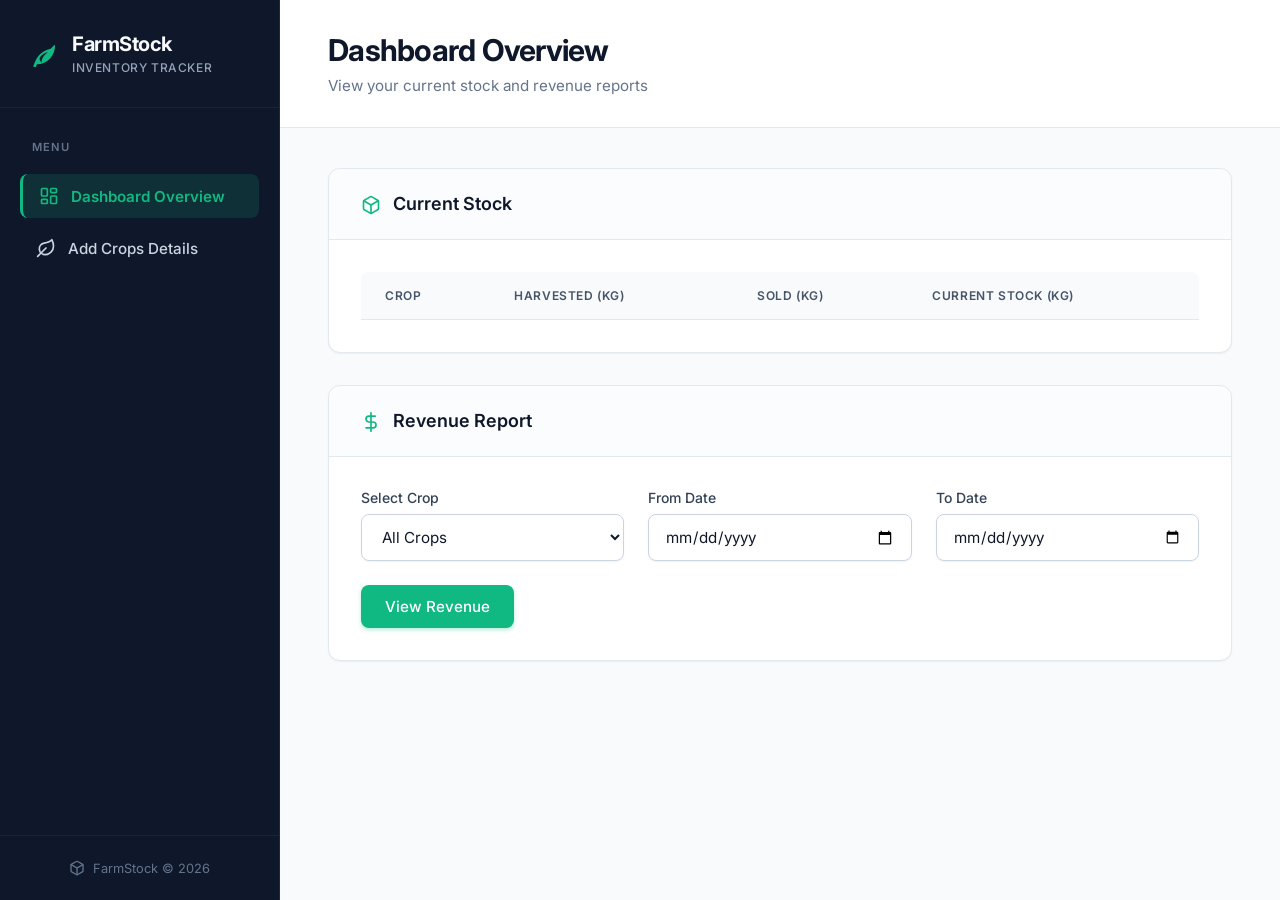
==== src/main/resources/static/index.html @ a1683546 "Complete FarmStock Web Application UI and Backend" ====
<!DOCTYPE html>
<html lang="en">
<head>
    <title>Farm Stock</title>
    <link rel="stylesheet" href="style.css">
</head>
<body>

<div class="layout">

    <!-- LEFT SIDEBAR -->
    <aside class="sidebar">
        <div class="sidebar-logo">
            <svg width="32" height="32" viewBox="0 0 24 24" fill="#10b981" stroke="none">
                <path d="M17,8C8,10 5.9,16.17 3.82,21.34L5.71,22l1-2.3A13.89,13.89 0 0,0 20.3,5.13C20.3,5.13 18.66,6.31 17,8M15,10.66C12,12.55 10,15.7 10,18.84l-1.39-3.23C9.37,13.25 11.66,11.23 15,10.66Z"/>
            </svg>
            <div>
                <h2>FarmStock</h2>
                <p>Inventory Tracker</p>
            </div>
        </div>

        <nav class="sidebar-nav">
            <p class="nav-label">MENU</p>
            <a href="index.html" class="nav-link active">
                <svg width="20" height="20" viewBox="0 0 24 24" fill="none" stroke="currentColor" stroke-width="2" stroke-linecap="round" stroke-linejoin="round" class="nav-icon"><rect x="3" y="3" width="7" height="9" rx="1"></rect><rect x="14" y="3" width="7" height="5" rx="1"></rect><rect x="14" y="12" width="7" height="9" rx="1"></rect><rect x="3" y="16" width="7" height="5" rx="1"></rect></svg>
                Dashboard Overview
            </a>
            <a href="add_crops.html" class="nav-link">
                <svg width="20" height="20" viewBox="0 0 24 24" fill="none" stroke="currentColor" stroke-width="2" stroke-linecap="round" stroke-linejoin="round" class="nav-icon"><path d="M11 20A7 7 0 0 1 9.8 6.1C15.5 5 17 4.48 19 2c1 2 2 4.18 2 8 0 5.5-4.78 10-10 10Z"></path><path d="M2 22l10-10"></path></svg>
                Add Crops Details
            </a>
        </nav>

        <div class="sidebar-footer">
            <p>
                <svg width="16" height="16" viewBox="0 0 24 24" fill="none" stroke="currentColor" stroke-width="2" stroke-linecap="round" stroke-linejoin="round" style="vertical-align: text-bottom; margin-right: 4px;"><path d="M21 16V8a2 2 0 0 0-1-1.73l-7-4a2 2 0 0 0-2 0l-7 4A2 2 0 0 0 3 8v8a2 2 0 0 0 1 1.73l7 4a2 2 0 0 0 2 0l7-4A2 2 0 0 0 21 16z"></path><polyline points="3.27 6.96 12 12.01 20.73 6.96"></polyline><line x1="12" y1="22.08" x2="12" y2="12"></line></svg>
                FarmStock &copy; 2026
            </p>
        </div>
    </aside>

    <!-- MAIN CONTENT -->
    <main class="main-content">

        <div class="page-header">
            <div>
                <h1 class="page-title">Dashboard Overview</h1>
                <p class="page-subtitle">View your current stock and revenue reports</p>
            </div>
        </div>

        <div class="content-area">

            <!-- Current Stock -->
            <div class="card">
                <div class="card-header">
                    <h2 class="card-title"><svg width="20" height="20" viewBox="0 0 24 24" fill="none" stroke="currentColor" stroke-width="2" stroke-linecap="round" stroke-linejoin="round" style="vertical-align: middle; margin-right: 8px; color: #10b981;"><path d="M21 16V8a2 2 0 0 0-1-1.73l-7-4a2 2 0 0 0-2 0l-7 4A2 2 0 0 0 3 8v8a2 2 0 0 0 1 1.73l7 4a2 2 0 0 0 2 0l7-4A2 2 0 0 0 21 16z"></path><polyline points="3.27 6.96 12 12.01 20.73 6.96"></polyline><line x1="12" y1="22.08" x2="12" y2="12"></line></svg> Current Stock</h2>
                </div>
                <div class="card-body">
                    <table id="stockTable">
                        <thead>
                            <tr>
                                <th>Crop</th>
                                <th>Harvested (kg)</th>
                                <th>Sold (kg)</th>
                                <th>Current Stock (kg)</th>
                            </tr>
                        </thead>
                        <tbody>
                            <!-- Loaded by JS -->
                        </tbody>
                    </table>
                </div>
            </div>

            <!-- Revenue Report -->
            <div class="card">
                <div class="card-header">
                    <h2 class="card-title"><svg width="20" height="20" viewBox="0 0 24 24" fill="none" stroke="currentColor" stroke-width="2" stroke-linecap="round" stroke-linejoin="round" style="vertical-align: middle; margin-right: 8px; color: #10b981;"><line x1="12" y1="1" x2="12" y2="23"></line><path d="M17 5H9.5a3.5 3.5 0 0 0 0 7h5a3.5 3.5 0 0 1 0 7H6"></path></svg> Revenue Report</h2>
                </div>
                <div class="card-body">
                    <form id="revenueForm" class="simple-form">
                        <div class="form-row">
                            <div class="form-group">
                                <label>Select Crop</label>
                                <select id="revCropSelect">
                                    <option value="all">All Crops</option>
                                </select>
                            </div>
                            <div class="form-group">
                                <label>From Date</label>
                                <input type="date" id="revFromDate" required>
                            </div>
                            <div class="form-group">
                                <label>To Date</label>
                                <input type="date" id="revToDate" required>
                            </div>
                        </div>
                        <button type="submit">View Revenue</button>
                    </form>

                    <div id="revenueResult" style="display:none;">
                        <div class="revenue-total-box">
                            <span>Total Revenue</span>
                            <strong id="totalRevAmount">₹0</strong>
                        </div>
                        <table id="revenueTable">
                            <thead>
                                <tr>
                                    <th>Crop</th>
                                    <th>Revenue (₹)</th>
                                </tr>
                            </thead>
                            <tbody></tbody>
                        </table>
                    </div>
                </div>
            </div>

        </div>
    </main>
</div>

<script src="app.js"></script>
</body>
</html>
---- src/main/resources/static/style.css ----
@import url('https://fonts.googleapis.com/css2?family=Inter:wght@300;400;500;600;700;800&display=swap');

:root {
    /* Color Palette - Premium SaaS look */
    --bg-main: #f8fafc;
    --sidebar-bg: #0f172a;
    --sidebar-hover: #1e293b;
    --primary: #10b981;
    --primary-hover: #059669;
    --primary-light: #d1fae5;
    --text-main: #0f172a;
    --text-muted: #64748b;
    --text-light: #f8fafc;
    --card-bg: #ffffff;
    --border-color: #e2e8f0;

    /* Shadows */
    --shadow-sm: 0 1px 2px 0 rgb(0 0 0 / 0.05);
    --shadow-md: 0 4px 6px -1px rgb(0 0 0 / 0.1),
        0 2px 4px -2px rgb(0 0 0 / 0.1);
    --shadow-lg: 0 10px 15px -3px rgb(0 0 0 / 0.1),
        0 4px 6px -4px rgb(0 0 0 / 0.1);
}

/* Reset */
*,
*::before,
*::after {
    box-sizing: border-box;
    margin: 0;
    padding: 0;
}

/* Body */
body {
    font-family: 'Inter', sans-serif;
    background-color: var(--bg-main);
    color: var(--text-main);
    -webkit-font-smoothing: antialiased;
    min-height: 100vh;
}

/* ===================================
   LAYOUT
=================================== */

.layout {
    display: flex;
    min-height: 100vh;
}

/* ===================================
   SIDEBAR
=================================== */

.sidebar {
    width: 280px;
    min-width: 280px;
    background-color: var(--sidebar-bg);
    color: var(--text-light);
    display: flex;
    flex-direction: column;
    position: sticky;
    top: 0;
    height: 100vh;
    border-right: 1px solid #1e293b;
    z-index: 10;
}

.sidebar-logo {
    display: flex;
    align-items: center;
    gap: 12px;
    padding: 32px 28px;
    border-bottom: 1px solid rgba(255, 255, 255, 0.05);
}

.logo-icon {
    font-size: 2rem;
    background: linear-gradient(135deg, #10b981, #34d399);
    -webkit-background-clip: text;
    -webkit-text-fill-color: transparent;
}

.sidebar-logo h2 {
    font-size: 1.25rem;
    font-weight: 700;
    color: var(--text-light);
    letter-spacing: -0.025em;
    margin: 0;
    border: none;
    padding: 0;
}

.sidebar-logo p {
    font-size: 0.75rem;
    color: #94a3b8;
    margin-top: 4px;
    font-weight: 500;
    text-transform: uppercase;
    letter-spacing: 0.05em;
}

/* Sidebar Navigation */

.sidebar-nav {
    flex: 1;
    padding: 32px 20px;
    display: flex;
    flex-direction: column;
    gap: 8px;
}

.nav-label {
    font-size: 0.7rem;
    font-weight: 600;
    color: #64748b;
    text-transform: uppercase;
    letter-spacing: 0.1em;
    padding: 0 12px;
    margin-bottom: 12px;
}

.nav-link {
    display: flex;
    align-items: center;
    gap: 12px;
    padding: 12px 16px;
    border-radius: 8px;
    text-decoration: none;
    color: #cbd5e1;
    font-weight: 500;
    font-size: 0.95rem;
    transition: all 0.2s ease;
}

.nav-link:hover {
    background-color: var(--sidebar-hover);
    color: var(--text-light);
}

.nav-link.active {
    background-color: rgba(16, 185, 129, 0.15);
    color: var(--primary);
    font-weight: 600;
    border-left: 3px solid var(--primary);
}

/* Sidebar Footer */

.sidebar-footer {
    padding: 24px;
    border-top: 1px solid rgba(255, 255, 255, 0.05);
    font-size: 0.8rem;
    color: #64748b;
    text-align: center;
}

/* ===================================
   MAIN CONTENT
=================================== */

.main-content {
    flex: 1;
    display: flex;
    flex-direction: column;
    min-width: 0;
}

.page-header {
    background: var(--card-bg);
    padding: 32px 48px;
    border-bottom: 1px solid var(--border-color);
}

.page-title {
    font-size: 1.875rem;
    font-weight: 700;
    color: var(--text-main);
    letter-spacing: -0.025em;
    margin-bottom: 8px;
}

.page-subtitle {
    font-size: 0.95rem;
    color: var(--text-muted);
}

.content-area {
    padding: 40px 48px;
    display: flex;
    flex-direction: column;
    gap: 32px;
    max-width: 1200px;
    width: 100%;
}

/* ===================================
   CARDS
=================================== */

.card {
    background: var(--card-bg);
    border-radius: 12px;
    box-shadow: var(--shadow-sm);
    border: 1px solid var(--border-color);
    transition: box-shadow 0.3s ease, transform 0.3s ease;
    overflow: hidden;
}

.card:hover {
    box-shadow: var(--shadow-md);
}

.card-header {
    padding: 24px 32px;
    border-bottom: 1px solid var(--border-color);
    display: flex;
    align-items: center;
    background-color: rgba(248, 250, 252, 0.5);
    border-radius: 12px 12px 0 0;
}

.card-title {
    font-size: 1.125rem;
    font-weight: 600;
    color: var(--text-main);
    margin: 0;
    border: none;
    padding: 0;
}

.card-body {
    padding: 32px;
}

/* ===================================
   TABLES
=================================== */

table {
    width: 100%;
    border-collapse: separate;
    border-spacing: 0;
}

th {
    background-color: #f8fafc;
    color: #475569;
    font-weight: 600;
    font-size: 0.75rem;
    text-transform: uppercase;
    letter-spacing: 0.05em;
    padding: 16px 24px;
    text-align: left;
    border-bottom: 1px solid var(--border-color);
}

th:first-child {
    border-top-left-radius: 8px;
}

th:last-child {
    border-top-right-radius: 8px;
}

td {
    padding: 16px 24px;
    font-size: 0.925rem;
    color: var(--text-main);
    border-bottom: 1px solid var(--border-color);
    font-weight: 500;
}

tr:last-child td {
    border-bottom: none;
}

tbody tr {
    transition: background-color 0.2s ease;
}

tbody tr:hover {
    background-color: #f1f5f9;
}

/* ===================================
   FORMS
=================================== */

.simple-form {
    display: flex;
    flex-direction: column;
    gap: 24px;
}

.form-row {
    display: flex;
    gap: 24px;
    flex-wrap: wrap;
}

.form-group {
    display: flex;
    flex-direction: column;
    gap: 8px;
    flex: 1;
    min-width: 200px;
}

.form-group label,
.simple-form>label {
    font-size: 0.875rem;
    font-weight: 500;
    color: #334155;
}

.simple-form input,
.simple-form select,
.form-group input,
.form-group select {
    width: 100%;
    padding: 12px 16px;
    border: 1px solid #cbd5e1;
    border-radius: 8px;
    font-family: 'Inter', sans-serif;
    font-size: 0.95rem;
    background-color: #ffffff;
    color: var(--text-main);
    transition: all 0.2s ease;
    box-shadow: var(--shadow-sm);
}

.simple-form input:focus,
.simple-form select:focus,
.form-group input:focus,
.form-group select:focus {
    outline: none;
    border-color: var(--primary);
    box-shadow: 0 0 0 3px rgba(16, 185, 129, 0.2);
}

.simple-form input::placeholder {
    color: #94a3b8;
}

/* Textarea */

.simple-form textarea,
.form-group textarea {
    width: 100%;
    padding: 12px 16px;
    border: 1px solid #cbd5e1;
    border-radius: 8px;
    font-family: 'Inter', sans-serif;
    font-size: 0.95rem;
    background-color: #ffffff;
    color: var(--text-main);
    resize: vertical;
    min-height: 120px;
    transition: all 0.2s ease;
    box-shadow: var(--shadow-sm);
}

.simple-form textarea:focus,
.form-group textarea:focus {
    outline: none;
    border-color: var(--primary);
    box-shadow: 0 0 0 3px rgba(16, 185, 129, 0.2);
}

/* ===================================
   BUTTONS
=================================== */

button {
    background-color: var(--primary);
    color: white;
    padding: 12px 24px;
    border: none;
    border-radius: 8px;
    cursor: pointer;
    font-size: 0.95rem;
    font-weight: 500;
    font-family: 'Inter', sans-serif;
    transition: all 0.2s ease;
    box-shadow: 0 2px 4px rgba(16, 185, 129, 0.3);
    align-self: flex-start;
}

button:hover {
    background-color: var(--primary-hover);
    box-shadow: 0 4px 6px rgba(16, 185, 129, 0.4);
    transform: translateY(-1px);
}

button:active {
    transform: translateY(1px);
    box-shadow: none;
}

button:disabled {
    opacity: 0.6;
    cursor: not-allowed;
    transform: none;
}

/* Button Variations */

.btn-secondary {
    background-color: #64748b;
    box-shadow: 0 2px 4px rgba(100, 116, 139, 0.3);
}

.btn-secondary:hover {
    background-color: #475569;
}

.btn-danger {
    background-color: #ef4444;
    box-shadow: 0 2px 4px rgba(239, 68, 68, 0.3);
}

.btn-danger:hover {
    background-color: #dc2626;
}

.btn-small {
    padding: 8px 14px;
    font-size: 0.85rem;
}

/* ===================================
   REVENUE RESULT
=================================== */

.revenue-total-box {
    display: flex;
    justify-content: space-between;
    align-items: center;
    background-color: var(--primary-light);
    border: 1px solid #a7f3d0;
    border-radius: 12px;
    padding: 24px 32px;
    margin: 32px 0 24px;
}

.revenue-total-box span {
    font-size: 1.125rem;
    font-weight: 500;
    color: #065f46;
}

.revenue-total-box strong {
    font-size: 2rem;
    font-weight: 700;
    color: #064e3b;
    letter-spacing: -0.025em;
}

/* ===================================
   STATUS BADGES
=================================== */

.status {
    display: inline-flex;
    align-items: center;
    padding: 5px 10px;
    border-radius: 999px;
    font-size: 0.75rem;
    font-weight: 600;
}

.status-success {
    background-color: #d1fae5;
    color: #065f46;
}

.status-warning {
    background-color: #fef3c7;
    color: #92400e;
}

.status-danger {
    background-color: #fee2e2;
    color: #991b1b;
}

.status-info {
    background-color: #dbeafe;
    color: #1e40af;
}

/* ===================================
   ALERT / MESSAGE
=================================== */

.alert {
    padding: 14px 18px;
    border-radius: 8px;
    font-size: 0.9rem;
    border: 1px solid transparent;
}

.alert-success {
    background-color: #ecfdf5;
    color: #065f46;
    border-color: #a7f3d0;
}

.alert-error {
    background-color: #fef2f2;
    color: #991b1b;
    border-color: #fecaca;
}

.alert-warning {
    background-color: #fffbeb;
    color: #92400e;
    border-color: #fde68a;
}

/* ===================================
   SEARCH BOX
=================================== */

.search-box {
    display: flex;
    gap: 12px;
    width: 100%;
}

.search-box input {
    flex: 1;
    padding: 12px 16px;
    border: 1px solid #cbd5e1;
    border-radius: 8px;
    font-family: 'Inter', sans-serif;
    font-size: 0.95rem;
}

.search-box input:focus {
    outline: none;
    border-color: var(--primary);
    box-shadow: 0 0 0 3px rgba(16, 185, 129, 0.2);
}

/* ===================================
   EMPTY STATE
=================================== */

.empty-state {
    text-align: center;
    padding: 50px 20px;
    color: var(--text-muted);
}

.empty-state h3 {
    margin-bottom: 8px;
    color: var(--text-main);
    font-size: 1.1rem;
}

.empty-state p {
    font-size: 0.9rem;
}

/* ===================================
   HR
=================================== */

hr {
    display: none;
}

/* ===================================
   RESPONSIVE DESIGN
=================================== */

@media (max-width: 900px) {

    .sidebar {
        width: 220px;
        min-width: 220px;
    }

    .page-header {
        padding: 28px 32px;
    }

    .content-area {
        padding: 32px;
    }

    .card-body {
        padding: 24px;
    }

    .card-header {
        padding: 20px 24px;
    }
}

@media (max-width: 700px) {

    .layout {
        flex-direction: column;
    }

    .sidebar {
        width: 100%;
        min-width: 100%;
        height: auto;
        position: relative;
    }

    .sidebar-logo {
        padding: 20px;
    }

    .sidebar-nav {
        padding: 16px;
    }

    .sidebar-footer {
        display: none;
    }

    .page-header {
        padding: 24px 20px;
    }

    .content-area {
        padding: 20px;
        gap: 20px;
    }

    .page-title {
        font-size: 1.5rem;
    }

    .form-row {
        flex-direction: column;
        gap: 20px;
    }

    .form-group {
        min-width: 100%;
    }

    .revenue-total-box {
        flex-direction: column;
        align-items: flex-start;
        gap: 12px;
        padding: 20px;
    }

    .revenue-total-box strong {
        font-size: 1.6rem;
    }

    .card-body {
        padding: 20px;
        overflow-x: auto;
    }

    table {
        min-width: 600px;
    }
}
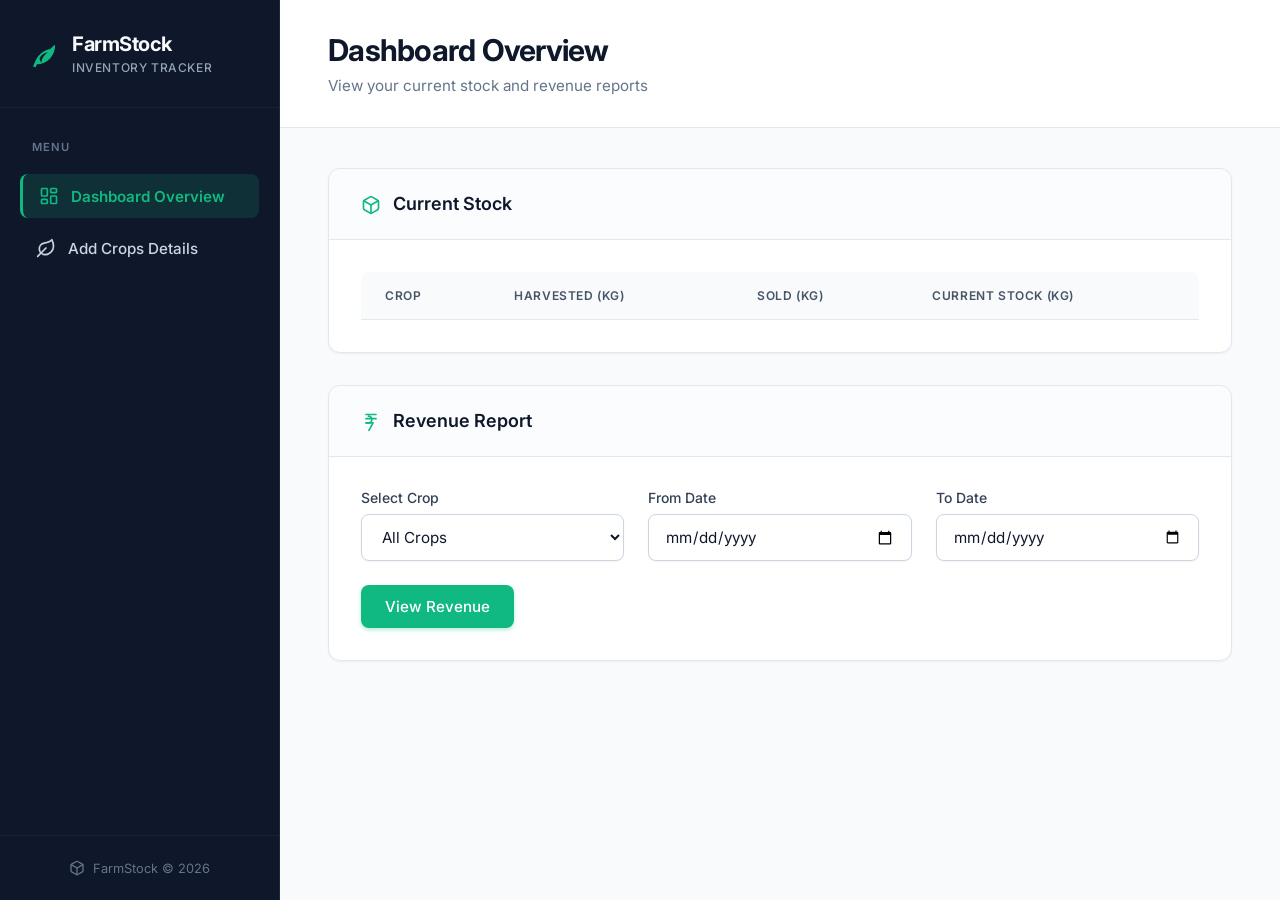
==== commit 4a807c49: "Update dollar icon to Rupee SVG icon in Revenue Report" ====
--- a/src/main/resources/static/index.html
+++ b/src/main/resources/static/index.html
@@ -77,7 +77,7 @@
             <!-- Revenue Report -->
             <div class="card">
                 <div class="card-header">
-                    <h2 class="card-title"><svg width="20" height="20" viewBox="0 0 24 24" fill="none" stroke="currentColor" stroke-width="2" stroke-linecap="round" stroke-linejoin="round" style="vertical-align: middle; margin-right: 8px; color: #10b981;"><line x1="12" y1="1" x2="12" y2="23"></line><path d="M17 5H9.5a3.5 3.5 0 0 0 0 7h5a3.5 3.5 0 0 1 0 7H6"></path></svg> Revenue Report</h2>
+                    <h2 class="card-title"><svg width="20" height="20" viewBox="0 0 24 24" fill="none" stroke="currentColor" stroke-width="2" stroke-linecap="round" stroke-linejoin="round" style="vertical-align: middle; margin-right: 8px; color: #10b981;"><path d="M6 3h12"/><path d="M6 8h12"/><path d="M6 13h8.5l-5 9"/><path d="M6 13h3a4 4 0 0 0 0-8"/></svg> Revenue Report</h2>
                 </div>
                 <div class="card-body">
                     <form id="revenueForm" class="simple-form">
